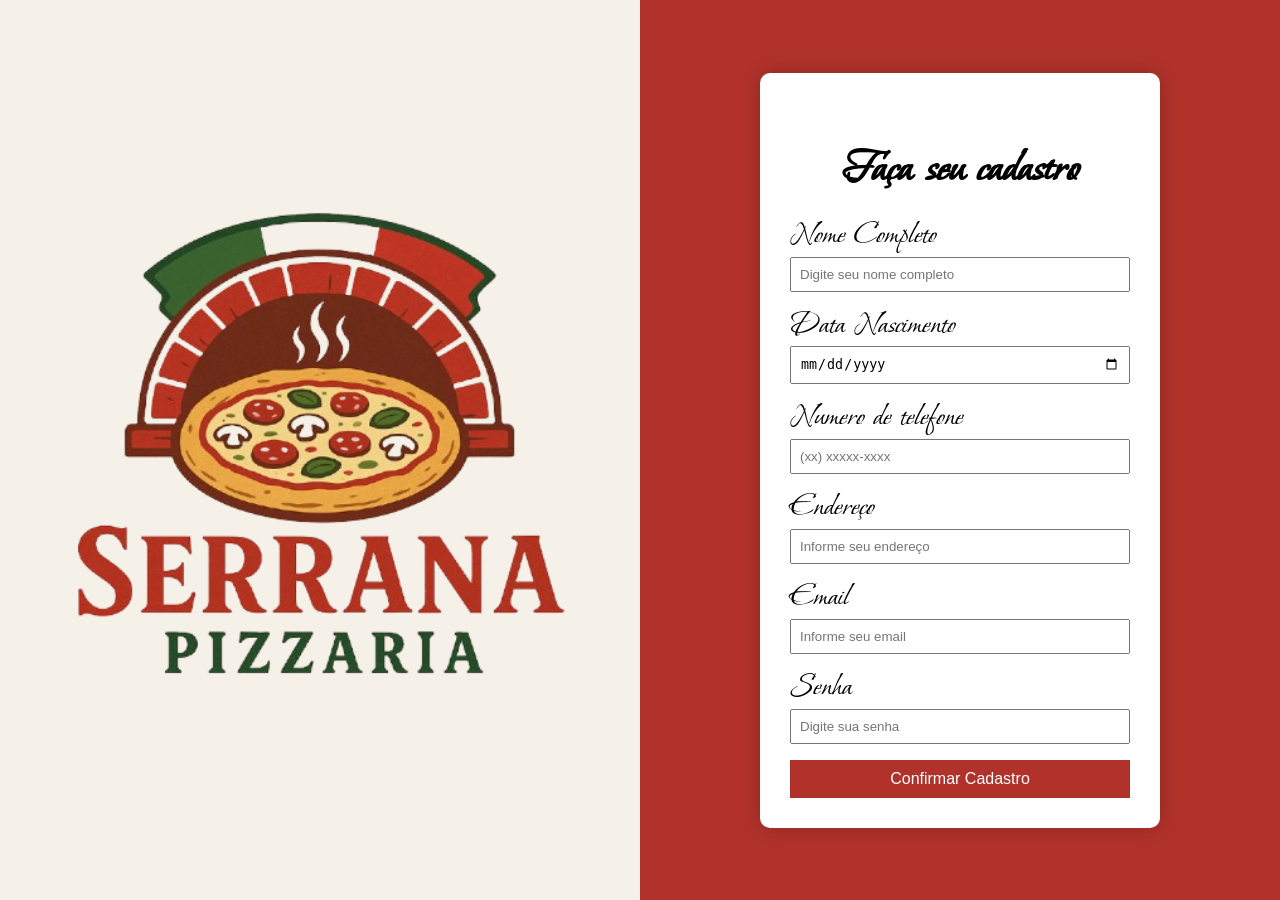
==== cadastro/index.html @ f3f3bcfe "troca de nome" ====
<!DOCTYPE html>
<html lang="en">
<head>
    <meta charset="UTF-8">
    <meta name="viewport" content="width=device-width, initial-scale=1.0">
    <link href="https://fonts.googleapis.com/css2?family=Bonheur+Royale&display=swap" rel="stylesheet">
    <link rel="shortcut icon" href="../images/Serrana_Pizzaria_logo.png" type="image/x-icon">
    <link rel="stylesheet" href="./style.css">
    <title>Campo de Cadastro</title>
</head>
<body>
    
    <div class="container">
        <div class="left">
    <!-- <div id="div"> -->
        <img src="../images/Serrana_Pizzaria_logo-removebg-preview.png" alt="logo da pizzaria serrana">
        </div>
        <div class="right">
            <div class="form-box">
                <h2>Faça seu cadastro</h2>
                <form>
            
                    <label for="nomeCadastro">Nome Completo</label>
                    <input type="text" id="nomeUser" name="nomeUser" placeholder="Digite seu nome completo" required>

            
                    <label for="dataCadastro">Data Nascimento</label>
                    <input type="date" id="dataUser" name="dataUser" required>

            
                    <label for="telefoneUser">Numero de telefone</label>
                    <input type="tel" id="telefoneUser" name="telefoneUser" placeholder="(xx) xxxxx-xxxx" required>

            
                    <label for="enderecoUser">Endereço</label>
                    <input type="text" id="enderecoUser" name="enderecoUser" placeholder="Informe seu endereço" required>

            
                    <label for="emailUser">Email</label>
                    <input type="email" id="emailUser" name="emailUser" placeholder="Informe seu email" required>

            
                    <label for="passwordUser">Senha</label>
                    <input type="password" id="passwordUser" name="passwordUser" placeholder="Digite sua senha" required>

                    <button>Confirmar Cadastro</button>
                </form>
            </div>
        </div>
    </div>

</body>
</html>
---- cadastro/style.css ----
* {
    box-sizing: border-box;
}

body {
    margin: 0;
    font-family: 'Bonheur Royale', cursive;
    font-size: 32px;
}

.container {
    display: flex;
    height: 100vh;
}

.left {
    background-color: #f5f0e8;
    flex: 1;
    display: flex;
    flex-direction: column;
    align-items: center;
    justify-content: center;
}

img{
    height: 70%;
}

.right {
    background-color: #b1322b;
    flex: 1;
    display: flex;
    align-items: center;
    justify-content: center;
}

.form-box {
    background-color: white;
    padding: 30px;
    border-radius: 10px;
    box-shadow: 0 0 20px rgba(0,0,0,0.2);
    width: 100%;
    max-width: 400px;
}

/* parte do titulo na caixa, no caso o Faça seu cadastro */
.form-box h2 {
    text-align: center;
    margin-bottom: 20px;
}


.form-box label {
    display: block;
    margin: 18px 5 5px;
}

/* a forma da caixa do cadastro */
.form-box input {
    width: 100%;
    padding: 8px;
    margin-bottom: 15px;
}

/* Botão de cadastro */
.form-box button {
    width: 100%;
    padding: 10px;
    background-color: #b1322b;
    color: white;
    border: none;
    font-size: 16px;
    cursor: pointer;
}

/* mudança de cor quando você passa por cima do botao de confirmar */
.form-box button:hover {
    /* background-color: #921f1f; */
    background-color: #052405;
}
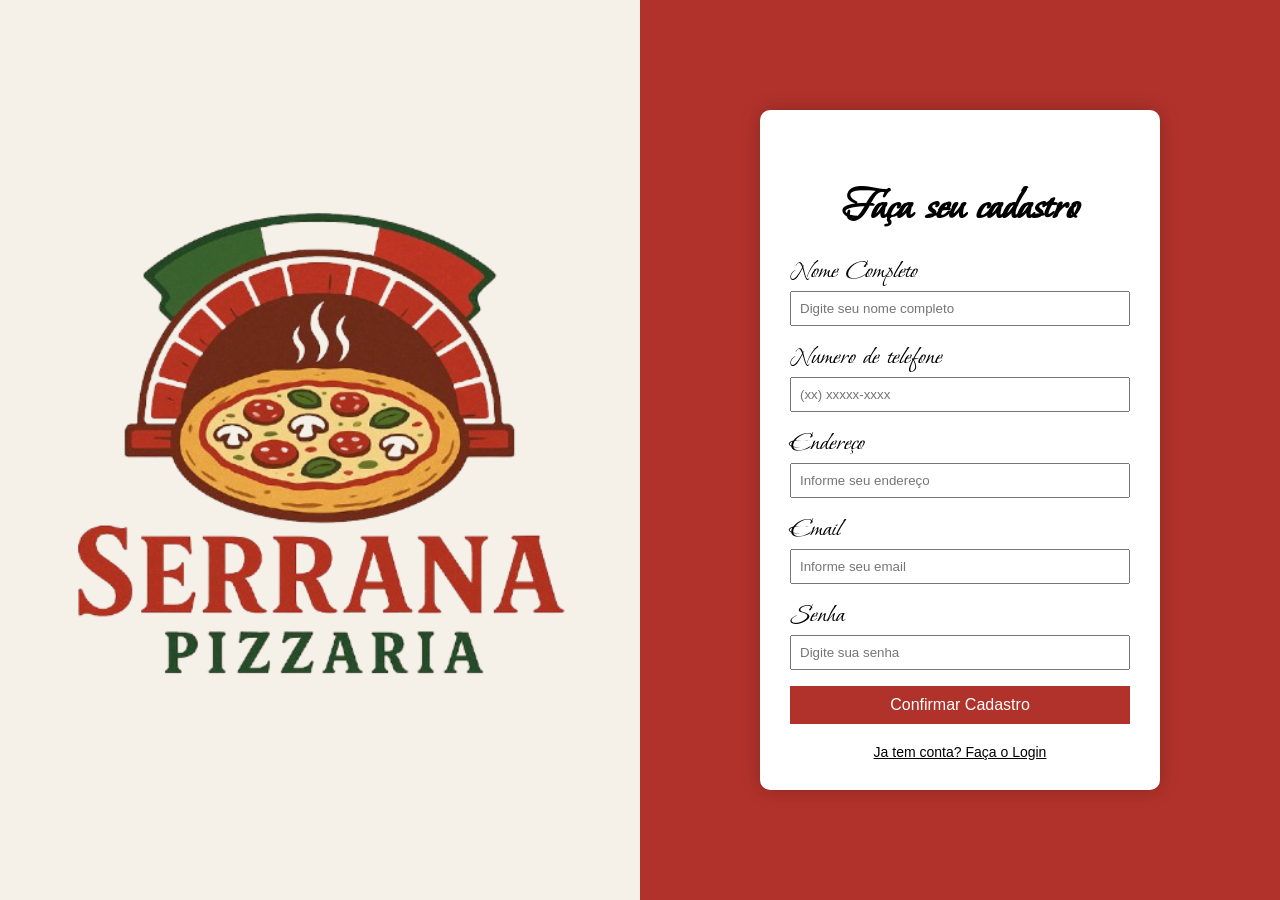
==== commit 040a5bcb: "colocando a tela de cadastro do Leonardo" ====
--- a/cadastro/index.html
+++ b/cadastro/index.html
@@ -4,7 +4,7 @@
     <meta charset="UTF-8">
     <meta name="viewport" content="width=device-width, initial-scale=1.0">
     <link href="https://fonts.googleapis.com/css2?family=Bonheur+Royale&display=swap" rel="stylesheet">
-    <link rel="shortcut icon" href="../images/Serrana_Pizzaria_logo.png" type="image/x-icon">
+    <link rel="shortcut icon" href="../images/logo com fundo.png" type="image/x-icon">
     <link rel="stylesheet" href="./style.css">
     <title>Campo de Cadastro</title>
 </head>
@@ -13,19 +13,15 @@
     <div class="container">
         <div class="left">
     <!-- <div id="div"> -->
-        <img src="../images/Serrana_Pizzaria_logo-removebg-preview.png" alt="logo da pizzaria serrana">
+        <img src="../images/logo sem fundo.png" alt="logo da pizzaria serrana">
         </div>
         <div class="right">
             <div class="form-box">
                 <h2>Faça seu cadastro</h2>
-                <form>
+                <form onsubmit="cadastrar(event)">
             
                     <label for="nomeCadastro">Nome Completo</label>
                     <input type="text" id="nomeUser" name="nomeUser" placeholder="Digite seu nome completo" required>
-
-            
-                    <label for="dataCadastro">Data Nascimento</label>
-                    <input type="date" id="dataUser" name="dataUser" required>
 
             
                     <label for="telefoneUser">Numero de telefone</label>
@@ -44,10 +40,11 @@
                     <input type="password" id="passwordUser" name="passwordUser" placeholder="Digite sua senha" required>
 
                     <button>Confirmar Cadastro</button>
+                    <a href="../login/index.html">Ja tem conta? Faça o Login</a>
                 </form>
             </div>
         </div>
     </div>
-
+    <script src="script.js">defer</script>
 </body>
 </html>
--- a/cadastro/style.css
+++ b/cadastro/style.css
@@ -52,6 +52,7 @@
 
 .form-box label {
     display: block;
+    font-size: 28px;
     margin: 18px 5 5px;
 }
 
@@ -75,6 +76,16 @@
 
 /* mudança de cor quando você passa por cima do botao de confirmar */
 .form-box button:hover {
-    /* background-color: #921f1f; */
-    background-color: #052405;
+  background-color: #e62e2e;
+  transform: scale(1.05);
 }
+
+a {
+  font-family: Arial, Helvetica, sans-serif;
+  cursor: pointer;
+  display: block;
+  text-align: center;
+  color: black;
+  font-size: 14px;
+  margin-top: 20px;
+}
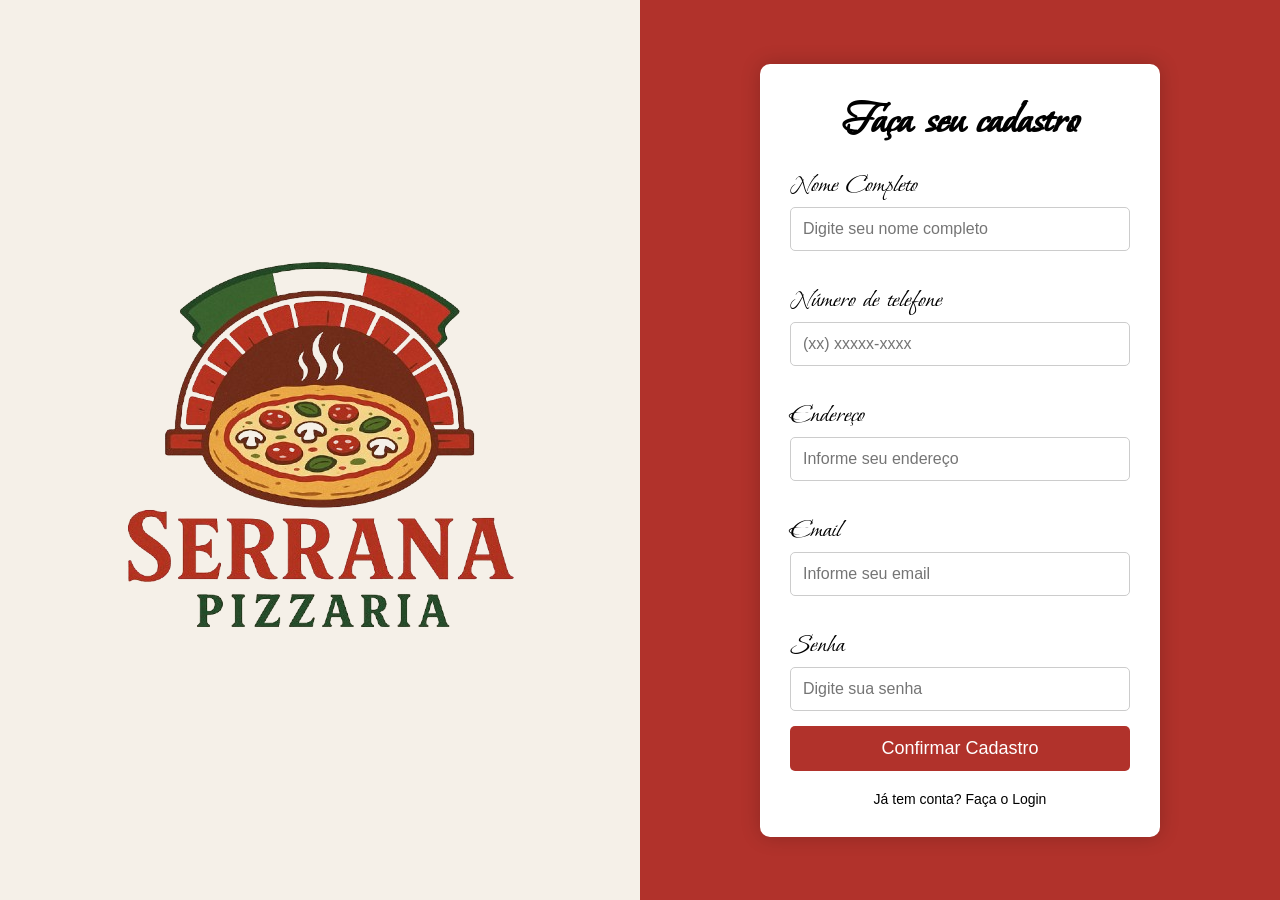
==== commit 7de94471: "terminando o carrinho do cardapio e responsividade" ====
--- a/cadastro/index.html
+++ b/cadastro/index.html
@@ -1,30 +1,29 @@
 <!DOCTYPE html>
-<html lang="en">
+<html lang="pt-BR">
 <head>
     <meta charset="UTF-8">
     <meta name="viewport" content="width=device-width, initial-scale=1.0">
     <link href="https://fonts.googleapis.com/css2?family=Bonheur+Royale&display=swap" rel="stylesheet">
     <link rel="shortcut icon" href="../images/logo com fundo.png" type="image/x-icon">
     <link rel="stylesheet" href="./style.css">
-    <title>Campo de Cadastro</title>
+    <title>Cadastro - Pizzaria Serrana</title>
 </head>
 <body>
     
     <div class="container">
         <div class="left">
-    <!-- <div id="div"> -->
-        <img src="../images/logo sem fundo.png" alt="logo da pizzaria serrana">
+            <img src="../images/logo sem fundo.png" alt="logo da pizzaria serrana">
         </div>
         <div class="right">
             <div class="form-box">
                 <h2>Faça seu cadastro</h2>
                 <form onsubmit="cadastrar(event)">
             
-                    <label for="nomeCadastro">Nome Completo</label>
+                    <label for="nomeUser">Nome Completo</label>
                     <input type="text" id="nomeUser" name="nomeUser" placeholder="Digite seu nome completo" required>
 
             
-                    <label for="telefoneUser">Numero de telefone</label>
+                    <label for="telefoneUser">Número de telefone</label>
                     <input type="tel" id="telefoneUser" name="telefoneUser" placeholder="(xx) xxxxx-xxxx" required>
 
             
@@ -39,12 +38,12 @@
                     <label for="passwordUser">Senha</label>
                     <input type="password" id="passwordUser" name="passwordUser" placeholder="Digite sua senha" required>
 
-                    <button>Confirmar Cadastro</button>
-                    <a href="../login/index.html">Ja tem conta? Faça o Login</a>
+                    <button type="submit">Confirmar Cadastro</button>
+                    <a href="../login/index.html">Já tem conta? Faça o Login</a>
                 </form>
             </div>
         </div>
     </div>
-    <script src="script.js">defer</script>
+    <script src="script.js"></script>
 </body>
 </html>
--- a/cadastro/style.css
+++ b/cadastro/style.css
@@ -1,77 +1,89 @@
 * {
-    box-sizing: border-box;
+  box-sizing: border-box;
+  margin: 0;
+  padding: 0;
 }
 
 body {
-    margin: 0;
-    font-family: 'Bonheur Royale', cursive;
-    font-size: 32px;
+  margin: 0;
+  font-family: "Bonheur Royale", cursive;
+  font-size: 32px;
+  min-height: 100vh;
 }
 
 .container {
-    display: flex;
-    height: 100vh;
+  display: flex;
+  min-height: 100vh;
+  width: 100%;
 }
 
 .left {
-    background-color: #f5f0e8;
-    flex: 1;
-    display: flex;
-    flex-direction: column;
-    align-items: center;
-    justify-content: center;
+  background-color: #f5f0e8;
+  flex: 1;
+  display: flex;
+  flex-direction: column;
+  align-items: center;
+  justify-content: center;
+  padding: 20px;
 }
 
-img{
-    height: 70%;
+img {
+  max-height: 70%;
+  max-width: 100%;
+  object-fit: contain;
 }
 
 .right {
-    background-color: #b1322b;
-    flex: 1;
-    display: flex;
-    align-items: center;
-    justify-content: center;
+  background-color: #b1322b;
+  flex: 1;
+  display: flex;
+  align-items: center;
+  justify-content: center;
+  padding: 20px;
 }
 
 .form-box {
-    background-color: white;
-    padding: 30px;
-    border-radius: 10px;
-    box-shadow: 0 0 20px rgba(0,0,0,0.2);
-    width: 100%;
-    max-width: 400px;
+  background-color: white;
+  padding: 30px;
+  border-radius: 10px;
+  box-shadow: 0 0 20px rgba(0, 0, 0, 0.2);
+  width: 100%;
+  max-width: 400px;
 }
 
 /* parte do titulo na caixa, no caso o Faça seu cadastro */
 .form-box h2 {
-    text-align: center;
-    margin-bottom: 20px;
+  text-align: center;
+  margin-bottom: 20px;
 }
 
-
 .form-box label {
-    display: block;
-    font-size: 28px;
-    margin: 18px 5 5px;
+  display: block;
+  font-size: 28px;
+  margin: 18px 0 5px;
 }
 
 /* a forma da caixa do cadastro */
 .form-box input {
-    width: 100%;
-    padding: 8px;
-    margin-bottom: 15px;
+  width: 100%;
+  padding: 12px;
+  margin-bottom: 15px;
+  border: 1px solid #ccc;
+  border-radius: 5px;
+  font-size: 16px;
 }
 
 /* Botão de cadastro */
 .form-box button {
-    width: 100%;
-    padding: 10px;
-    background-color: #b1322b;
-    color: white;
-    border: none;
-    font-size: 16px;
-    cursor: pointer;
+  width: 100%;
+  padding: 12px;
+  background-color: #b1322b;
+  color: white;
+  border: none;
+  border-radius: 5px;
+  font-size: 18px;
+  cursor: pointer;
+  transition: all 0.3s ease;
 }
 
 /* mudança de cor quando você passa por cima do botao de confirmar */
@@ -88,4 +100,58 @@
   color: black;
   font-size: 14px;
   margin-top: 20px;
+  text-decoration: none;
 }
+
+a:hover {
+  text-decoration: underline;
+}
+
+/* Media queries para responsividade */
+@media only screen and (max-width: 768px) {
+  .container {
+    flex-direction: column;
+  }
+
+  .left {
+    height: 30vh;
+    min-height: 200px;
+  }
+
+  .right {
+    height: 70vh;
+  }
+
+  .form-box {
+    padding: 20px;
+  }
+
+  .form-box label {
+    font-size: 24px;
+  }
+}
+
+@media only screen and (max-width: 480px) {
+  body {
+    font-size: 28px;
+  }
+
+  .form-box {
+    padding: 15px;
+  }
+
+  .form-box label {
+    font-size: 20px;
+    margin: 10px 0 5px;
+  }
+
+  .form-box input {
+    padding: 10px;
+    margin-bottom: 10px;
+  }
+
+  .form-box button {
+    padding: 10px;
+    font-size: 16px;
+  }
+}
